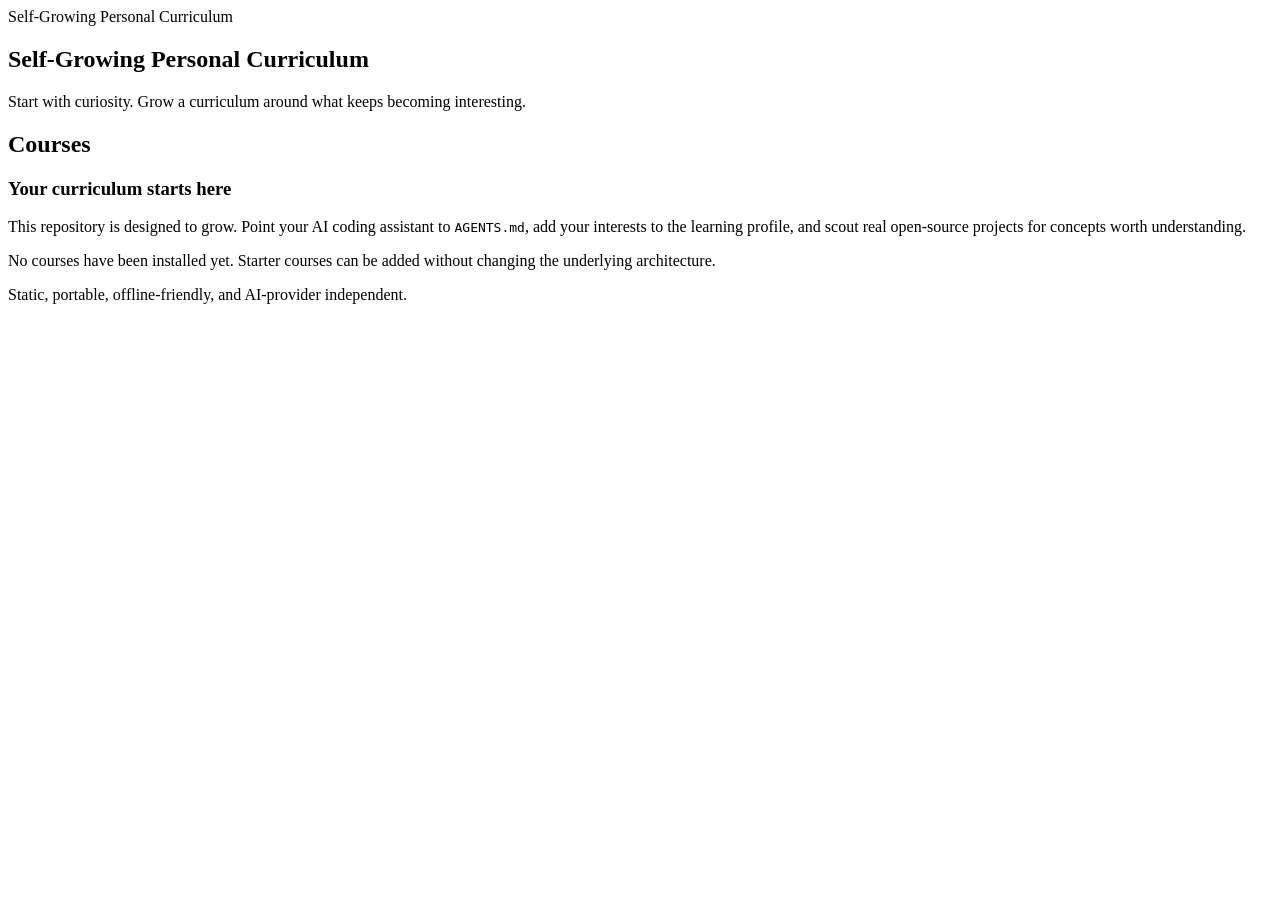
==== index.html @ 8697b7af "Initialize self-growing curriculum foundation" ====
<!DOCTYPE html>
<html lang="en">
<head>
<meta charset="UTF-8">
<meta name="viewport" content="width=device-width, initial-scale=1.0">
<title>Self-Growing Personal Curriculum</title>
<meta name="description" content="A personal learning library that grows from your interests, grounded in real implementations.">
<link rel="stylesheet" href="assets/css/style.css">
</head>
<body>
<header class="site-header"><div class="page"><span class="brand"><span class="brand-name">Self-Growing Personal Curriculum</span></span></div></header>
<main class="page">
<section class="home-hero">
<h1>Self-Growing Personal Curriculum</h1>
<p class="home-subtitle">Start with curiosity. Grow a curriculum around what keeps becoming interesting.</p>
</section>
<section aria-labelledby="courses-heading">
<h2 id="courses-heading">Courses</h2>
<div class="callout">
<h3>Your curriculum starts here</h3>
<p>This repository is designed to grow. Point your AI coding assistant to <code>AGENTS.md</code>, add your interests to the learning profile, and scout real open-source projects for concepts worth understanding.</p>
</div>
<p>No courses have been installed yet. Starter courses can be added without changing the underlying architecture.</p>
</section>
</main>
<footer class="site-footer"><div class="page"><p>Static, portable, offline-friendly, and AI-provider independent.</p></div></footer>
</body>
</html>
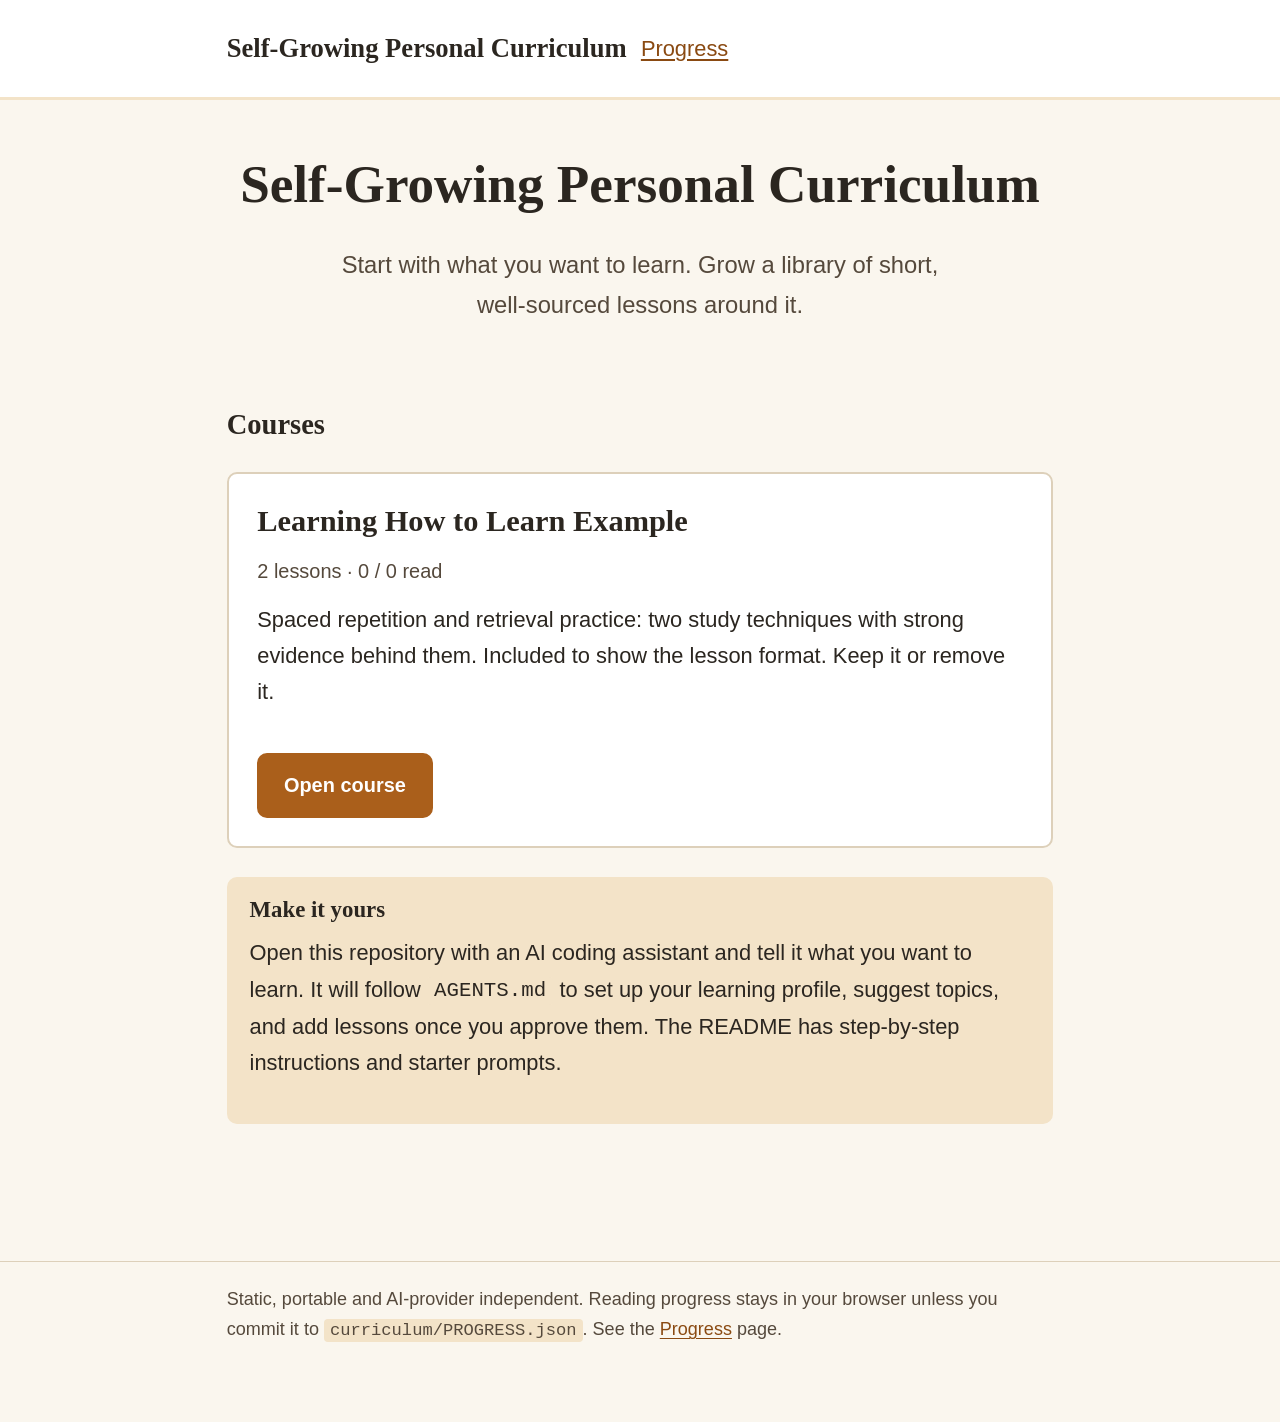
==== commit 4e9d57b3: "Add a small, removable example course Two lessons (spaced repetition, retrieval practice) demonstrat" ====
--- a/index.html
+++ b/index.html
@@ -4,25 +4,35 @@
 <meta charset="UTF-8">
 <meta name="viewport" content="width=device-width, initial-scale=1.0">
 <title>Self-Growing Personal Curriculum</title>
-<meta name="description" content="A personal learning library that grows from your interests, grounded in real implementations.">
+<meta name="description" content="A personal learning library that grows from your interests, maintained with an AI coding assistant and published as a static site.">
 <link rel="stylesheet" href="assets/css/style.css">
+<script src="assets/js/progress.js" defer></script>
 </head>
 <body>
-<header class="site-header"><div class="page"><span class="brand"><span class="brand-name">Self-Growing Personal Curriculum</span></span></div></header>
+<header class="site-header"><div class="page"><span class="brand"><span class="brand-name">Self-Growing Personal Curriculum</span></span><a class="header-link" href="progress.html">Progress</a></div></header>
 <main class="page">
 <section class="home-hero">
 <h1>Self-Growing Personal Curriculum</h1>
-<p class="home-subtitle">Start with curiosity. Grow a curriculum around what keeps becoming interesting.</p>
+<p class="home-subtitle">Start with what you want to learn. Grow a library of short, well-sourced lessons around it.</p>
 </section>
+
 <section aria-labelledby="courses-heading">
 <h2 id="courses-heading">Courses</h2>
+
+<!-- One course card per course. Copy this block for new courses (see prompts/CREATE_COURSE.md). -->
+<a class="course-card" href="courses/example-learning-how-to-learn/index.html">
+<h2>Learning How to Learn <span class="example-flag">Example</span></h2>
+<p class="course-meta">2 lessons &middot; <span class="progress-count" data-progress-count="example-learning-how-to-learn" data-total="2"></span></p>
+<p>Spaced repetition and retrieval practice: two study techniques with strong evidence behind them. Included to show the lesson format. Keep it or remove it.</p>
+<span class="btn">Open course</span>
+</a>
+
 <div class="callout">
-<h3>Your curriculum starts here</h3>
-<p>This repository is designed to grow. Point your AI coding assistant to <code>AGENTS.md</code>, add your interests to the learning profile, and scout real open-source projects for concepts worth understanding.</p>
+<h3>Make it yours</h3>
+<p>Open this repository with an AI coding assistant and tell it what you want to learn. It will follow <code>AGENTS.md</code> to set up your learning profile, suggest topics, and add lessons once you approve them. The README has step-by-step instructions and starter prompts.</p>
 </div>
-<p>No courses have been installed yet. Starter courses can be added without changing the underlying architecture.</p>
 </section>
 </main>
-<footer class="site-footer"><div class="page"><p>Static, portable, offline-friendly, and AI-provider independent.</p></div></footer>
+<footer class="site-footer"><div class="page"><p>Static, portable and AI-provider independent. Reading progress stays in your browser unless you commit it to <code>curriculum/PROGRESS.json</code>. See the <a href="progress.html">Progress</a> page.</p></div></footer>
 </body>
 </html>
--- a/assets/css/style.css
+++ b/assets/css/style.css
@@ -0,0 +1,557 @@
+/* =========================================================
+   SELF-GROWING PERSONAL CURRICULUM — shared stylesheet
+   Design goals: readable at arm's length on a cardio-machine
+   touchscreen, large touch targets, no external fonts/scripts,
+   works with CSS alone (no JS required for layout or nav).
+   ========================================================= */
+
+:root {
+  --color-bg:        #faf6ee;
+  --color-bg-raised: #ffffff;
+  --color-text:      #2b2620;
+  --color-text-soft: #55493c;
+  --color-border:    #ddd0ba;
+  --color-accent:    #aa5f1b;   /* warm accessible accent */
+  --color-accent-dark: #8a4a12;
+  --color-accent-soft: #f3e3c8;
+  --color-tier1:     #3f7a4e;   /* green   - quick wins */
+  --color-tier2:     #a3661a;   /* amber   - intermediate */
+  --color-tier3:     #6b4d99;   /* violet  - deep dives */
+  --color-focus:     #1c5fa8;
+
+  --font-body: -apple-system, BlinkMacSystemFont, "Segoe UI", Roboto, "Helvetica Neue", Arial, sans-serif;
+  --font-head: Georgia, "Times New Roman", Times, serif;
+
+  --max-width: 46rem;
+  --radius: 10px;
+}
+
+/* ---------- Reset-ish basics ---------- */
+* { box-sizing: border-box; }
+
+html {
+  font-size: 112.5%; /* ~18px base, scales up below for readability */
+  -webkit-text-size-adjust: 100%;
+}
+
+body {
+  margin: 0;
+  background: var(--color-bg);
+  color: var(--color-text);
+  font-family: var(--font-body);
+  font-size: 1.15rem;
+  line-height: 1.65;
+  min-height: 100vh;
+}
+
+/* Ordinary prose wraps at word boundaries by default, which is what we
+   want for table headers like "Position" (breaking those mid-letter, as
+   word-break:break-word would, is worse than the problem it solves). Only
+   elements likely to carry one long unbroken token — links and inline
+   code such as repository paths or function signatures — get permission
+   to break mid-word, and only as a last resort. */
+/* General safety net: prose can contain an unbroken slash-joined compound
+   (e.g. "Undo/Redo/Replay", "KernelExplainer/Explainer") with no ordinary
+   space to wrap at, which would otherwise be clipped by overflow-x:hidden
+   on a narrow screen. Table cells are deliberately excluded and reset back
+   to normal breaking just below: a wide table already scrolls within its
+   own .table-scroll box, and breaking a short header word like "Position"
+   mid-letter to avoid that scroll would look far worse than the problem
+   it solves. */
+p, li, span, a, code, dt, dd, figcaption {
+  overflow-wrap: break-word;
+  word-break: break-word;
+}
+.diagram-table th, .diagram-table td,
+table.data-table th, table.data-table td {
+  overflow-wrap: normal;
+  word-break: normal;
+}
+
+img { max-width: 100%; display: block; }
+
+h1, h2, h3, h4 {
+  font-family: var(--font-head);
+  color: var(--color-text);
+  line-height: 1.25;
+  margin-top: 1.6em;
+  margin-bottom: 0.5em;
+  /* A lesson title can contain a slash-joined compound ("Undo/Redo/Replay")
+     that a narrow screen has no ordinary space to wrap at. */
+  overflow-wrap: break-word;
+  word-break: break-word;
+}
+
+h1 { font-size: 2rem; margin-top: 0; }
+h2 { font-size: 1.5rem; }
+h3 { font-size: 1.2rem; }
+
+p, ul, ol { margin: 0 0 1.1em 0; }
+ul, ol { padding-left: 1.4em; }
+
+a {
+  color: var(--color-accent-dark);
+  text-decoration: underline;
+  text-underline-offset: 0.15em;
+}
+a:hover { color: var(--color-accent); }
+
+a:focus-visible,
+button:focus-visible,
+summary:focus-visible {
+  outline: 3px solid var(--color-focus);
+  outline-offset: 2px;
+  border-radius: 4px;
+}
+
+code, pre {
+  font-family: "SFMono-Regular", Consolas, "Liberation Mono", Menlo, monospace;
+  font-size: 0.95em;
+}
+
+code {
+  background: var(--color-accent-soft);
+  padding: 0.1em 0.35em;
+  border-radius: 4px;
+}
+
+pre {
+  background: #2b2620;
+  color: #f3ead9;
+  padding: 1em 1.1em;
+  border-radius: var(--radius);
+  overflow-x: auto;
+  line-height: 1.5;
+}
+pre code { background: none; padding: 0; color: inherit; }
+
+hr {
+  border: none;
+  border-top: 1px solid var(--color-border);
+  margin: 2em 0;
+}
+
+/* ---------- Layout shell ---------- */
+.page {
+  max-width: var(--max-width);
+  margin: 0 auto;
+  padding: 1.25rem 1.25rem 3rem;
+}
+
+.site-header {
+  border-bottom: 3px solid var(--color-accent-soft);
+  background: var(--color-bg-raised);
+}
+
+.site-header .page {
+  padding-top: 1.4rem;
+  padding-bottom: 1.4rem;
+  display: flex;
+  align-items: center;
+  gap: 0.75rem;
+  flex-wrap: wrap;
+}
+
+.brand {
+  display: flex;
+  align-items: center;
+  gap: 0.6rem;
+  text-decoration: none;
+  color: var(--color-text);
+}
+
+.brand:hover { color: var(--color-accent-dark); }
+
+.brand svg { width: 2rem; height: 2rem; flex-shrink: 0; }
+
+.brand-name {
+  font-family: var(--font-head);
+  font-size: 1.4rem;
+  font-weight: bold;
+}
+
+.crumb {
+  font-size: 1rem;
+  color: var(--color-text-soft);
+}
+
+.site-footer {
+  border-top: 1px solid var(--color-border);
+  margin-top: 3rem;
+  color: var(--color-text-soft);
+  font-size: 0.95rem;
+}
+
+/* ---------- Home hero ---------- */
+.home-hero {
+  text-align: center;
+  padding: 1.5rem 0 1rem;
+}
+
+.home-hero svg { width: 4.5rem; height: 4.5rem; margin: 0 auto 0.75rem; }
+
+.home-hero h1 { font-size: 2.4rem; }
+
+.home-subtitle {
+  font-size: 1.25rem;
+  color: var(--color-text-soft);
+  max-width: 34rem;
+  margin: 0 auto 1rem;
+}
+
+/* ---------- Course card (home page) ---------- */
+.course-card {
+  display: block;
+  background: var(--color-bg-raised);
+  border: 2px solid var(--color-border);
+  border-radius: var(--radius);
+  padding: 1.5rem;
+  margin: 1.5rem 0;
+  text-decoration: none;
+  color: var(--color-text);
+  min-height: 44px;
+}
+
+.course-card:hover,
+.course-card:focus-visible {
+  border-color: var(--color-accent);
+}
+
+.course-card h2 {
+  margin-top: 0;
+  font-size: 1.6rem;
+}
+
+.course-meta {
+  color: var(--color-text-soft);
+  font-size: 1.05rem;
+  margin-bottom: 0.75rem;
+}
+
+.course-path {
+  font-size: 1.05rem;
+  color: var(--color-text-soft);
+}
+
+.course-card .btn { margin-top: 1rem; }
+
+/* ---------- Section heading for tiers ---------- */
+.tier-heading {
+  display: flex;
+  align-items: baseline;
+  gap: 0.6rem;
+  margin-top: 2.2rem;
+  padding-top: 0.4rem;
+}
+
+.tier-heading h2 { margin: 0; }
+
+.tier-badge {
+  display: inline-block;
+  font-family: var(--font-body);
+  font-size: 0.85rem;
+  font-weight: 700;
+  letter-spacing: 0.03em;
+  text-transform: uppercase;
+  padding: 0.25em 0.65em;
+  border-radius: 999px;
+  color: #fff;
+  white-space: nowrap;
+}
+
+.tier-badge.tier-1 { background: var(--color-tier1); }
+.tier-badge.tier-2 { background: var(--color-tier2); }
+.tier-badge.tier-3 { background: var(--color-tier3); }
+
+.tier-intro {
+  color: var(--color-text-soft);
+  margin-top: -0.4rem;
+}
+
+/* ---------- Lesson list card (course index) ---------- */
+.lesson-list {
+  list-style: none;
+  margin: 0 0 1rem 0;
+  padding: 0;
+}
+
+.lesson-card {
+  display: block;
+  background: var(--color-bg-raised);
+  border: 2px solid var(--color-border);
+  border-radius: var(--radius);
+  padding: 1.1rem 1.25rem;
+  margin-bottom: 1rem;
+  text-decoration: none;
+  color: var(--color-text);
+}
+
+.lesson-card:hover,
+.lesson-card:focus-visible {
+  border-color: var(--color-accent);
+}
+
+.lesson-card-top {
+  display: flex;
+  align-items: baseline;
+  gap: 0.75rem;
+  flex-wrap: wrap;
+}
+
+.lesson-number {
+  font-family: var(--font-head);
+  font-weight: bold;
+  font-size: 1.5rem;
+  color: var(--color-accent-dark);
+  min-width: 2.2ch;
+}
+
+.lesson-title {
+  font-size: 1.2rem;
+  font-weight: 600;
+  flex: 1 1 12rem;
+}
+
+.lesson-duration {
+  font-size: 0.95rem;
+  color: var(--color-text-soft);
+  white-space: nowrap;
+}
+
+.lesson-desc {
+  margin: 0.5rem 0 0;
+  color: var(--color-text-soft);
+}
+
+/* ---------- Lesson page header ---------- */
+.lesson-header {
+  border-bottom: 2px solid var(--color-accent-soft);
+  padding-bottom: 1rem;
+  margin-bottom: 1.5rem;
+}
+
+.lesson-header .lesson-number {
+  font-size: 2.2rem;
+}
+
+.lesson-header h1 {
+  margin-top: 0.2rem;
+  margin-bottom: 0.4rem;
+}
+
+.lesson-tagline {
+  font-size: 1.15rem;
+  color: var(--color-text-soft);
+  font-style: italic;
+  margin-bottom: 0;
+}
+
+.lesson-meta-row {
+  display: flex;
+  gap: 0.6rem;
+  flex-wrap: wrap;
+  align-items: center;
+  margin-top: 0.7rem;
+}
+
+.duration-badge {
+  display: inline-block;
+  font-size: 0.95rem;
+  color: var(--color-text-soft);
+  border: 1px solid var(--color-border);
+  border-radius: 999px;
+  padding: 0.2em 0.75em;
+  max-width: 100%;
+  /* The source-citation badge carries a slash-joined repo name
+     (e.g. "PathOfBuildingCommunity/PathOfBuilding") with no ordinary
+     space to break at, which a narrow screen otherwise can't wrap. */
+  overflow-wrap: break-word;
+  word-break: break-word;
+}
+
+/* ---------- Lesson body sections ---------- */
+.lesson-section {
+  margin: 2rem 0;
+}
+
+.lesson-section > h2 {
+  border-left: 5px solid var(--color-accent);
+  padding-left: 0.6rem;
+}
+
+.callout {
+  background: var(--color-accent-soft);
+  border-radius: var(--radius);
+  padding: 1rem 1.2rem;
+  margin: 1.2rem 0;
+}
+
+.callout h3 { margin-top: 0; }
+
+/* ---------- Simple diagram / state-table helpers ---------- */
+/* .table-scroll wraps each table so a wide one (many columns) scrolls
+   horizontally within its own small box on a narrow screen, instead of
+   either forcing the whole page to scroll sideways or being clipped by
+   html/body's page-level overflow-x:hidden below. The <table> itself keeps
+   its normal display:table so header and body columns stay aligned. */
+.table-scroll {
+  overflow-x: auto;
+  -webkit-overflow-scrolling: touch;
+  max-width: 100%;
+  margin: 1.2rem 0;
+}
+.diagram-table,
+table.data-table {
+  border-collapse: collapse;
+  margin: 0;
+  font-size: 1rem;
+}
+
+.diagram-table caption,
+table.data-table caption {
+  text-align: left;
+  color: var(--color-text-soft);
+  margin-bottom: 0.5rem;
+  font-size: 0.95rem;
+}
+
+.diagram-table th, .diagram-table td,
+table.data-table th, table.data-table td {
+  border: 1px solid var(--color-border);
+  padding: 0.55rem 0.7rem;
+  text-align: left;
+  vertical-align: top;
+}
+
+.diagram-table th, table.data-table th {
+  background: var(--color-accent-soft);
+}
+
+.state-flow {
+  display: flex;
+  flex-wrap: wrap;
+  gap: 0.5rem;
+  align-items: center;
+  margin: 1.2rem 0;
+}
+
+.state-chip {
+  display: inline-block;
+  border: 2px solid var(--color-border);
+  border-radius: 999px;
+  padding: 0.4em 0.9em;
+  background: var(--color-bg-raised);
+  font-weight: 600;
+}
+
+.state-chip.is-current { border-color: var(--color-accent); color: var(--color-accent-dark); }
+
+.state-arrow { font-size: 1.3rem; color: var(--color-text-soft); }
+
+/* ---------- Exercise / reveal ---------- */
+.exercise {
+  border: 2px dashed var(--color-border);
+  border-radius: var(--radius);
+  padding: 1.1rem 1.25rem;
+  margin: 1.2rem 0;
+  background: var(--color-bg-raised);
+}
+
+.exercise h3 { margin-top: 0; }
+
+details {
+  margin-top: 0.9rem;
+  border-top: 1px solid var(--color-border);
+  padding-top: 0.8rem;
+}
+
+summary {
+  cursor: pointer;
+  font-weight: 700;
+  color: var(--color-accent-dark);
+  padding: 0.4rem 0.2rem;
+  min-height: 44px;
+  display: list-item;
+}
+
+details[open] summary { margin-bottom: 0.6rem; }
+
+/* ---------- Takeaways ---------- */
+.takeaways {
+  background: var(--color-bg-raised);
+  border: 2px solid var(--color-border);
+  border-radius: var(--radius);
+  padding: 1.1rem 1.25rem;
+}
+
+.takeaways h2 { margin-top: 0; }
+.takeaways ul { margin-bottom: 0; }
+.takeaways li { margin-bottom: 0.5em; }
+
+/* ---------- Navigation buttons ---------- */
+.btn {
+  display: inline-block;
+  min-height: 56px;
+  min-width: 44px;
+  padding: 0.9rem 1.3rem;
+  border-radius: var(--radius);
+  border: 2px solid var(--color-accent);
+  background: var(--color-accent);
+  color: #fff !important;
+  text-decoration: none !important;
+  font-weight: 700;
+  font-size: 1.05rem;
+  text-align: center;
+  line-height: 1.3;
+}
+
+.btn:hover, .btn:focus-visible { background: var(--color-accent-dark); border-color: var(--color-accent-dark); }
+
+.btn-secondary {
+  background: var(--color-bg-raised);
+  color: var(--color-accent-dark) !important;
+}
+
+.btn-secondary:hover, .btn-secondary:focus-visible {
+  background: var(--color-accent-soft);
+}
+
+.btn-disabled {
+  background: var(--color-bg-raised);
+  border-color: var(--color-border);
+  color: var(--color-text-soft) !important;
+  cursor: default;
+}
+
+.lesson-nav {
+  display: grid;
+  grid-template-columns: 1fr 1fr;
+  gap: 0.75rem;
+  margin: 2rem 0 1rem;
+}
+
+.lesson-nav .btn { width: 100%; }
+
+.lesson-nav-index {
+  grid-column: 1 / -1;
+}
+
+.home-link-row {
+  text-align: center;
+  margin-top: 0.5rem;
+}
+
+/* ---------- Responsive ---------- */
+@media (min-width: 700px) {
+  html { font-size: 118.75%; } /* ~19px */
+  .home-hero h1 { font-size: 2.8rem; }
+}
+
+@media (max-width: 480px) {
+  .lesson-nav { grid-template-columns: 1fr; }
+  .lesson-header .lesson-number { font-size: 1.8rem; }
+  .home-hero h1 { font-size: 2rem; }
+}
+
+/* No horizontal scroll anywhere */
+html, body { max-width: 100%; overflow-x: hidden; }
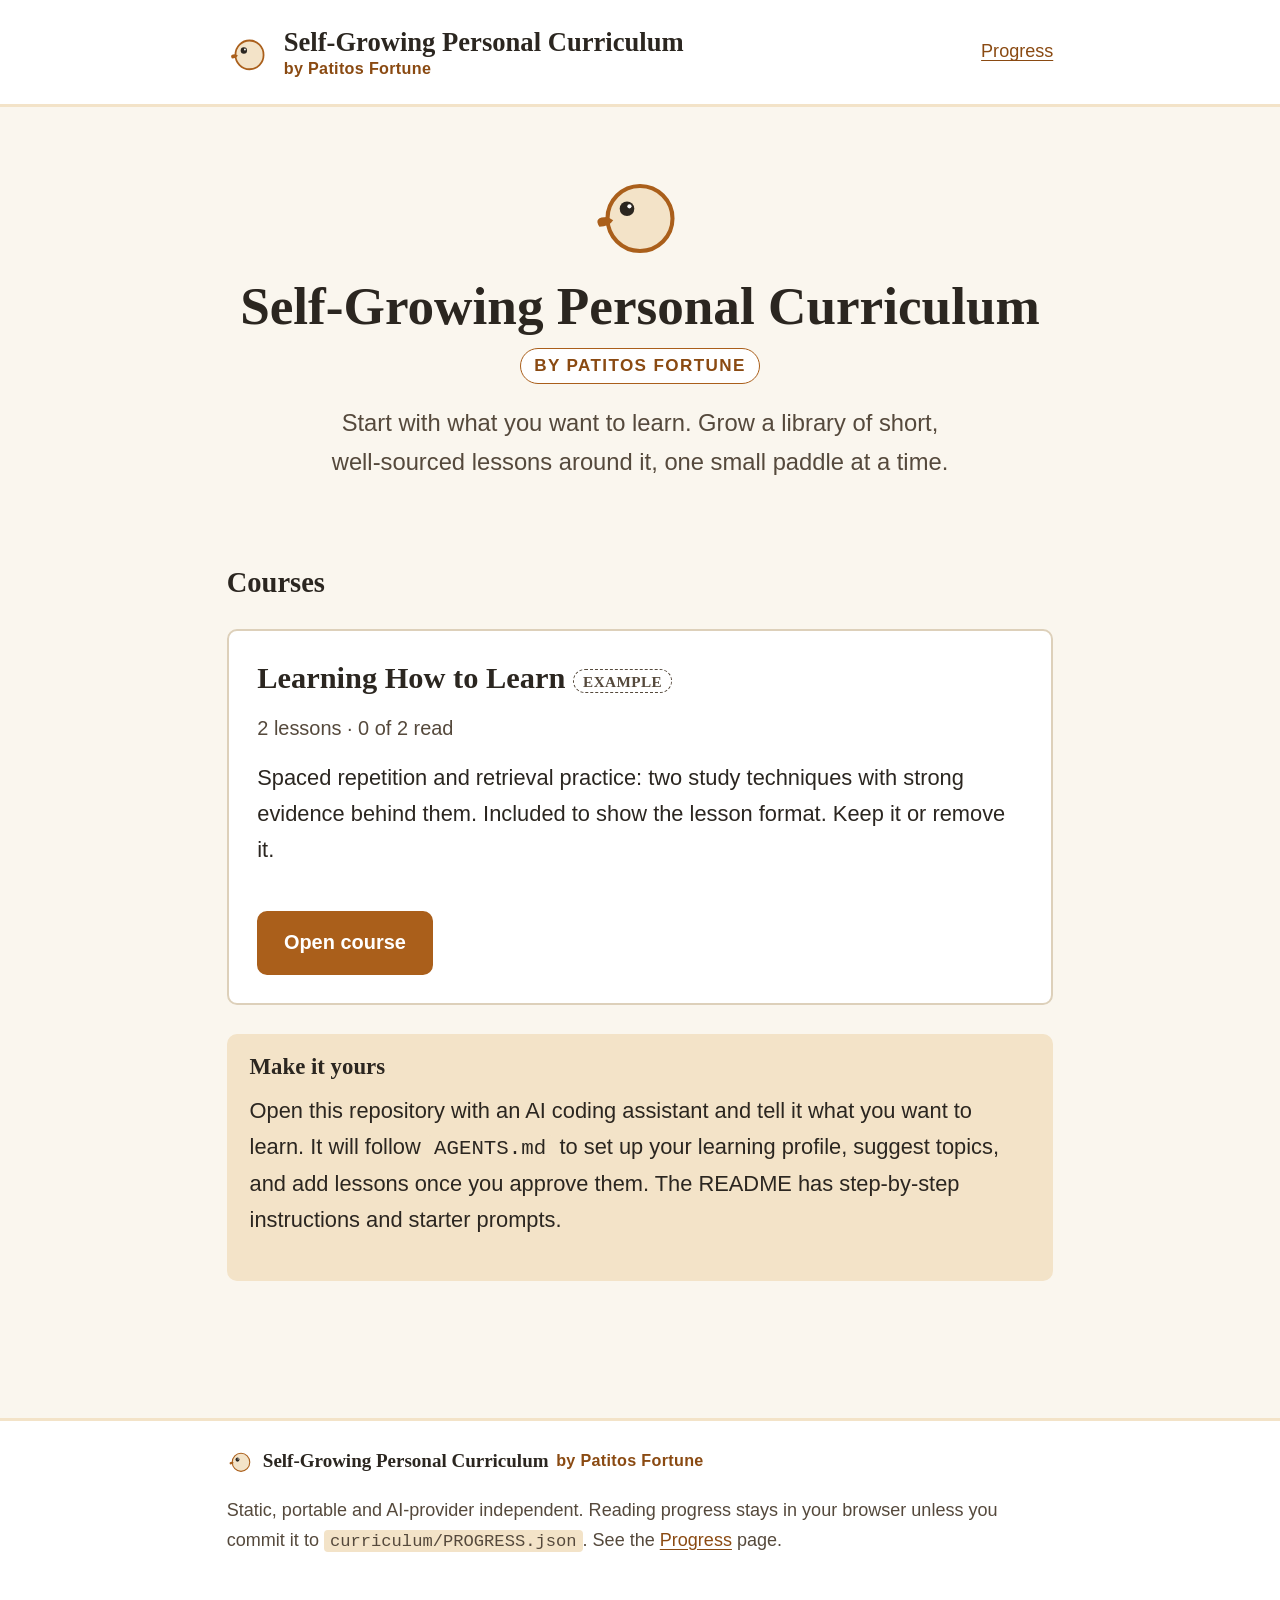
==== commit 95c9f5a2: "Restore a Patitos Fortune default theme, kept fully replaceable The shipped presentation is now inte" ====
--- a/index.html
+++ b/index.html
@@ -5,15 +5,18 @@
 <meta name="viewport" content="width=device-width, initial-scale=1.0">
 <title>Self-Growing Personal Curriculum</title>
 <meta name="description" content="A personal learning library that grows from your interests, maintained with an AI coding assistant and published as a static site.">
+<link rel="icon" href="assets/brand/logo.svg" type="image/svg+xml">
 <link rel="stylesheet" href="assets/css/style.css">
 <script src="assets/js/progress.js" defer></script>
 </head>
 <body>
-<header class="site-header"><div class="page"><span class="brand"><span class="brand-name">Self-Growing Personal Curriculum</span></span><a class="header-link" href="progress.html">Progress</a></div></header>
+<header class="site-header"><div class="page"><a class="brand" href="index.html"><img class="brand-logo" src="assets/brand/logo.svg" alt="" width="40" height="40"><span class="brand-text"><span class="brand-name">Self-Growing Personal Curriculum</span><span class="brand-byline">by Patitos Fortune</span></span></a><a class="header-link" href="progress.html">Progress</a></div></header>
 <main class="page">
 <section class="home-hero">
-<h1>Self-Growing Personal Curriculum</h1>
-<p class="home-subtitle">Start with what you want to learn. Grow a library of short, well-sourced lessons around it.</p>
+<img class="hero-logo" src="assets/brand/logo.svg" alt="" width="96" height="96">
+<h1><span class="brand-name">Self-Growing Personal Curriculum</span></h1>
+<p class="hero-byline"><span class="brand-byline">by Patitos Fortune</span></p>
+<p class="home-subtitle">Start with what you want to learn. Grow a library of short, well-sourced lessons around it, one small paddle at a time.</p>
 </section>
 
 <section aria-labelledby="courses-heading">
@@ -33,6 +36,6 @@
 </div>
 </section>
 </main>
-<footer class="site-footer"><div class="page"><p>Static, portable and AI-provider independent. Reading progress stays in your browser unless you commit it to <code>curriculum/PROGRESS.json</code>. See the <a href="progress.html">Progress</a> page.</p></div></footer>
+<footer class="site-footer"><div class="page"><p class="brand-footer"><img class="brand-footer-logo" src="assets/brand/logo.svg" alt="" width="24" height="24"><span class="brand-name">Self-Growing Personal Curriculum</span> <span class="brand-byline">by Patitos Fortune</span></p><p>Static, portable and AI-provider independent. Reading progress stays in your browser unless you commit it to <code>curriculum/PROGRESS.json</code>. See the <a href="progress.html">Progress</a> page.</p></div></footer>
 </body>
 </html>
--- a/assets/css/style.css
+++ b/assets/css/style.css
@@ -1,11 +1,13 @@
 /* =========================================================
    SELF-GROWING PERSONAL CURRICULUM — shared stylesheet
-   Design goals: readable at arm's length on a cardio-machine
-   touchscreen, large touch targets, no external fonts/scripts,
-   works with CSS alone (no JS required for layout or nav).
+   Design goals: comfortable reading on a phone, large touch
+   targets, no external fonts or CDNs, and layout/navigation that
+   work without JavaScript (JS only adds progress tracking).
    ========================================================= */
 
 :root {
+  /* ---- Brand theme (default: Patitos Fortune). Change these to rebrand.
+     See docs/customizing.md. Keep text/accent contrast at WCAG AA (4.5:1). ---- */
   --color-bg:        #faf6ee;
   --color-bg-raised: #ffffff;
   --color-text:      #2b2620;
@@ -14,10 +16,12 @@
   --color-accent:    #aa5f1b;   /* warm accessible accent */
   --color-accent-dark: #8a4a12;
   --color-accent-soft: #f3e3c8;
-  --color-tier1:     #3f7a4e;   /* green   - quick wins */
+  --color-tier1:     #3f7a4e;   /* green   - foundations */
   --color-tier2:     #a3661a;   /* amber   - intermediate */
-  --color-tier3:     #6b4d99;   /* violet  - deep dives */
+  --color-tier3:     #6b4d99;   /* violet  - deep dive */
   --color-focus:     #1c5fa8;
+  --color-done:      #2f6b3e;   /* read / completed */
+  --color-done-soft: #e3f0e5;
 
   --font-body: -apple-system, BlinkMacSystemFont, "Segoe UI", Roboto, "Helvetica Neue", Arial, sans-serif;
   --font-head: Georgia, "Times New Roman", Times, serif;
@@ -162,7 +166,16 @@
 
 .brand:hover { color: var(--color-accent-dark); }
 
-.brand svg { width: 2rem; height: 2rem; flex-shrink: 0; }
+.brand-logo { width: 2.4rem; height: 2.4rem; flex-shrink: 0; }
+.brand-text { display: flex; flex-direction: column; line-height: 1.2; }
+.brand-byline {
+  font-family: var(--font-body);
+  font-size: 0.85rem;
+  font-weight: 600;
+  color: var(--color-accent-dark);
+  letter-spacing: 0.02em;
+}
+.brand-byline:empty, .hero-byline:has(.brand-byline:empty) { display: none; }
 
 .brand-name {
   font-family: var(--font-head);
@@ -176,11 +189,23 @@
 }
 
 .site-footer {
-  border-top: 1px solid var(--color-border);
+  border-top: 3px solid var(--color-accent-soft);
+  background: var(--color-bg-raised);
   margin-top: 3rem;
   color: var(--color-text-soft);
   font-size: 0.95rem;
 }
+
+.brand-footer {
+  display: flex;
+  align-items: center;
+  flex-wrap: wrap;
+  gap: 0.4rem;
+  font-weight: 600;
+  color: var(--color-text);
+}
+.brand-footer .brand-name { font-size: 1rem; }
+.brand-footer-logo { width: 1.5rem; height: 1.5rem; }
 
 /* ---------- Home hero ---------- */
 .home-hero {
@@ -188,7 +213,20 @@
   padding: 1.5rem 0 1rem;
 }
 
-.home-hero svg { width: 4.5rem; height: 4.5rem; margin: 0 auto 0.75rem; }
+.hero-logo { width: 5.5rem; height: 5.5rem; margin: 0 auto 0.5rem; }
+.home-hero h1 { margin-bottom: 0.3rem; }
+.home-hero h1 .brand-name { font-size: inherit; }
+.hero-byline { margin: 0 0 1rem; }
+.hero-byline .brand-byline {
+  display: inline-block;
+  font-size: 0.9rem;
+  text-transform: uppercase;
+  letter-spacing: 0.08em;
+  border: 1px solid var(--color-accent);
+  border-radius: 999px;
+  padding: 0.15em 0.8em;
+  background: var(--color-bg-raised);
+}
 
 .home-hero h1 { font-size: 2.4rem; }
 
@@ -354,7 +392,8 @@
   margin-top: 0.7rem;
 }
 
-.duration-badge {
+.duration-badge,
+.source-badge {
   display: inline-block;
   font-size: 0.95rem;
   color: var(--color-text-soft);
@@ -362,9 +401,8 @@
   border-radius: 999px;
   padding: 0.2em 0.75em;
   max-width: 100%;
-  /* The source-citation badge carries a slash-joined repo name
-     (e.g. "PathOfBuildingCommunity/PathOfBuilding") with no ordinary
-     space to break at, which a narrow screen otherwise can't wrap. */
+  /* A source badge may carry a long unbroken token such as a
+     slash-joined repository name; let it wrap on narrow screens. */
   overflow-wrap: break-word;
   word-break: break-word;
 }
@@ -553,5 +591,51 @@
   .home-hero h1 { font-size: 2rem; }
 }
 
+/* ---------- Reading progress (assets/js/progress.js) ---------- */
+.progress-row { margin: 2rem 0 1rem; }
+.progress-row .btn { width: 100%; }
+.btn[aria-pressed="true"] {
+  background: var(--color-done-soft);
+  border-color: var(--color-done);
+  color: var(--color-done) !important;
+}
+.lesson-card.is-complete { border-color: var(--color-done); }
+.lesson-card.is-complete .lesson-number::after,
+.course-card.is-complete h2::after {
+  content: " \2713";
+  color: var(--color-done);
+}
+.progress-count:empty { display: none; }
+.progress-note {
+  font-size: 0.95rem;
+  color: var(--color-text-soft);
+}
+.button-row {
+  display: flex;
+  flex-wrap: wrap;
+  gap: 0.75rem;
+  margin: 1rem 0;
+}
+.button-row .btn, .button-row label.btn { flex: 1 1 12rem; cursor: pointer; }
+label.btn:focus-within { outline: 3px solid var(--color-focus); outline-offset: 2px; }
+.visually-hidden {
+  position: absolute; width: 1px; height: 1px; overflow: hidden;
+  clip: rect(0 0 0 0); white-space: nowrap;
+}
+.status-message { min-height: 1.6em; font-weight: 600; }
+.header-link { margin-left: auto; font-size: 0.95rem; }
+.example-flag {
+  display: inline-block;
+  font-size: 0.8rem;
+  font-weight: 700;
+  text-transform: uppercase;
+  letter-spacing: 0.03em;
+  border: 1px dashed var(--color-text-soft);
+  color: var(--color-text-soft);
+  border-radius: 999px;
+  padding: 0.1em 0.6em;
+  vertical-align: middle;
+}
+
 /* No horizontal scroll anywhere */
 html, body { max-width: 100%; overflow-x: hidden; }
